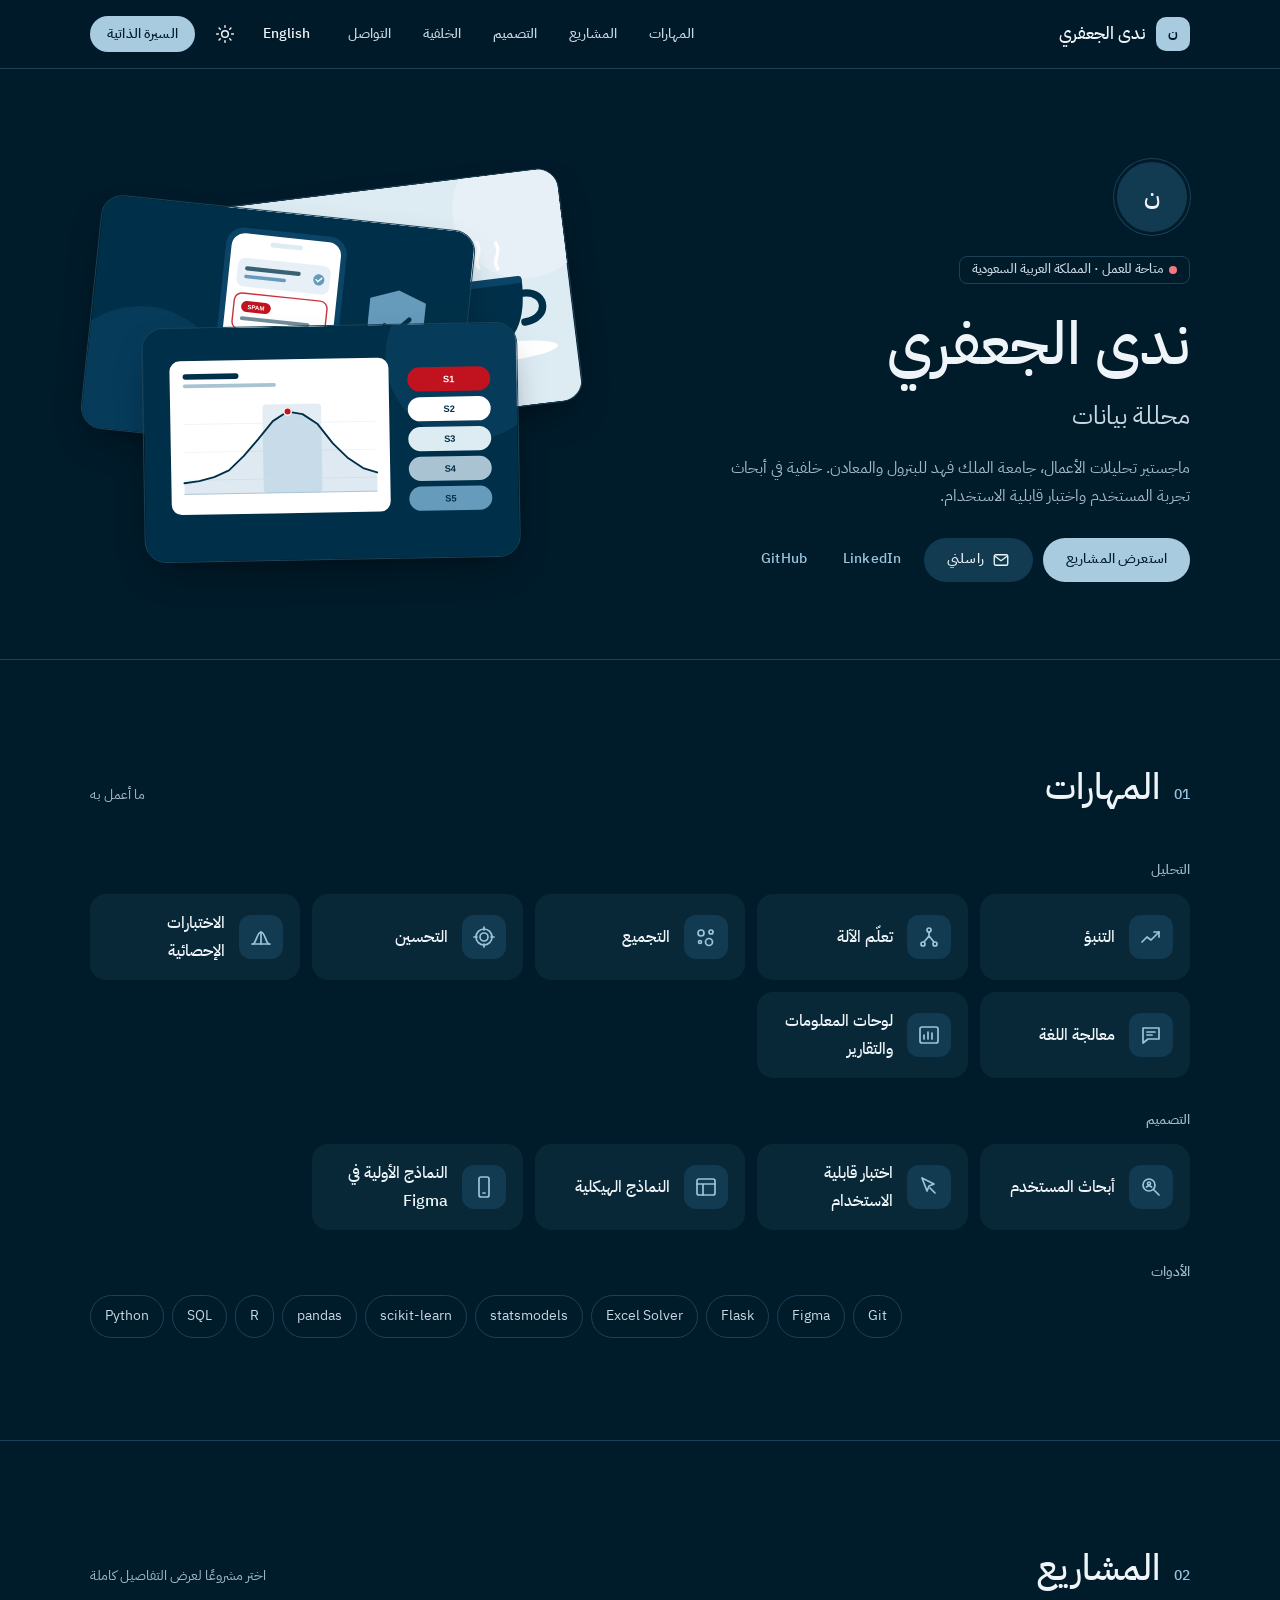
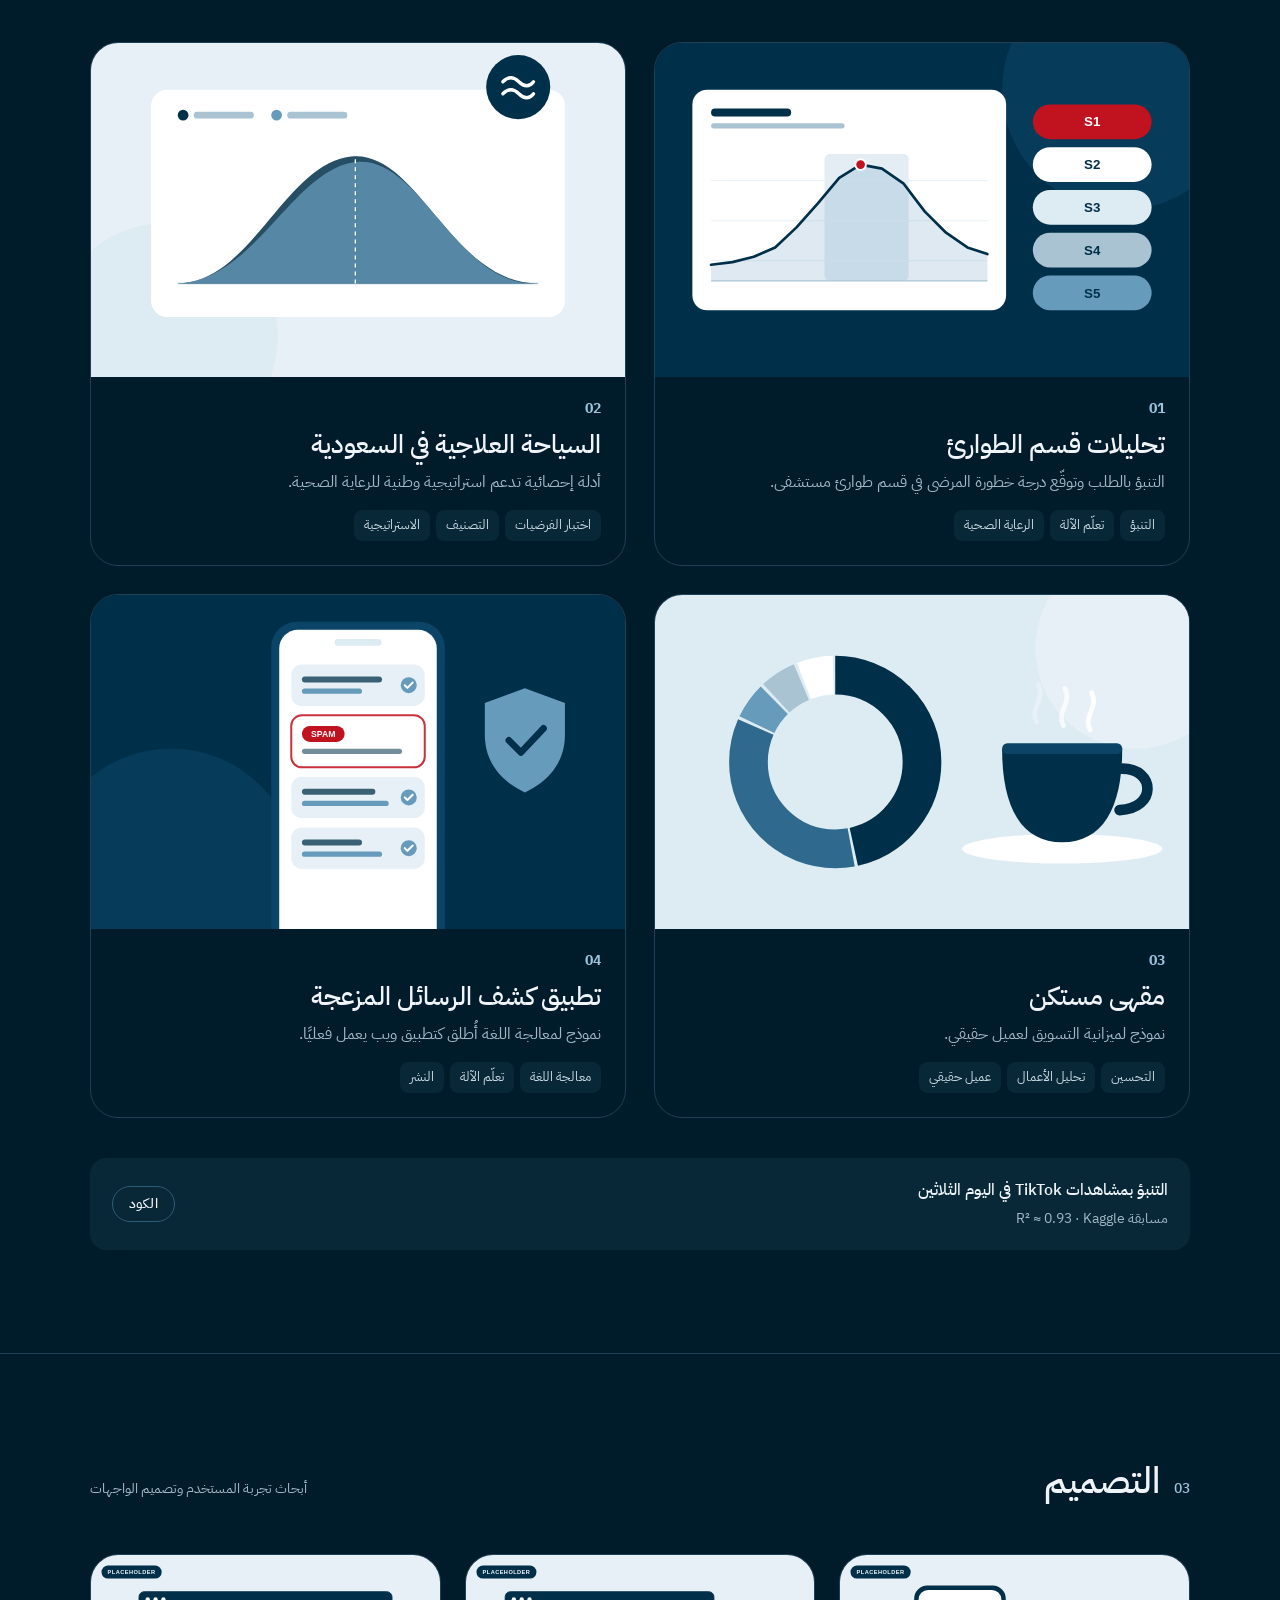
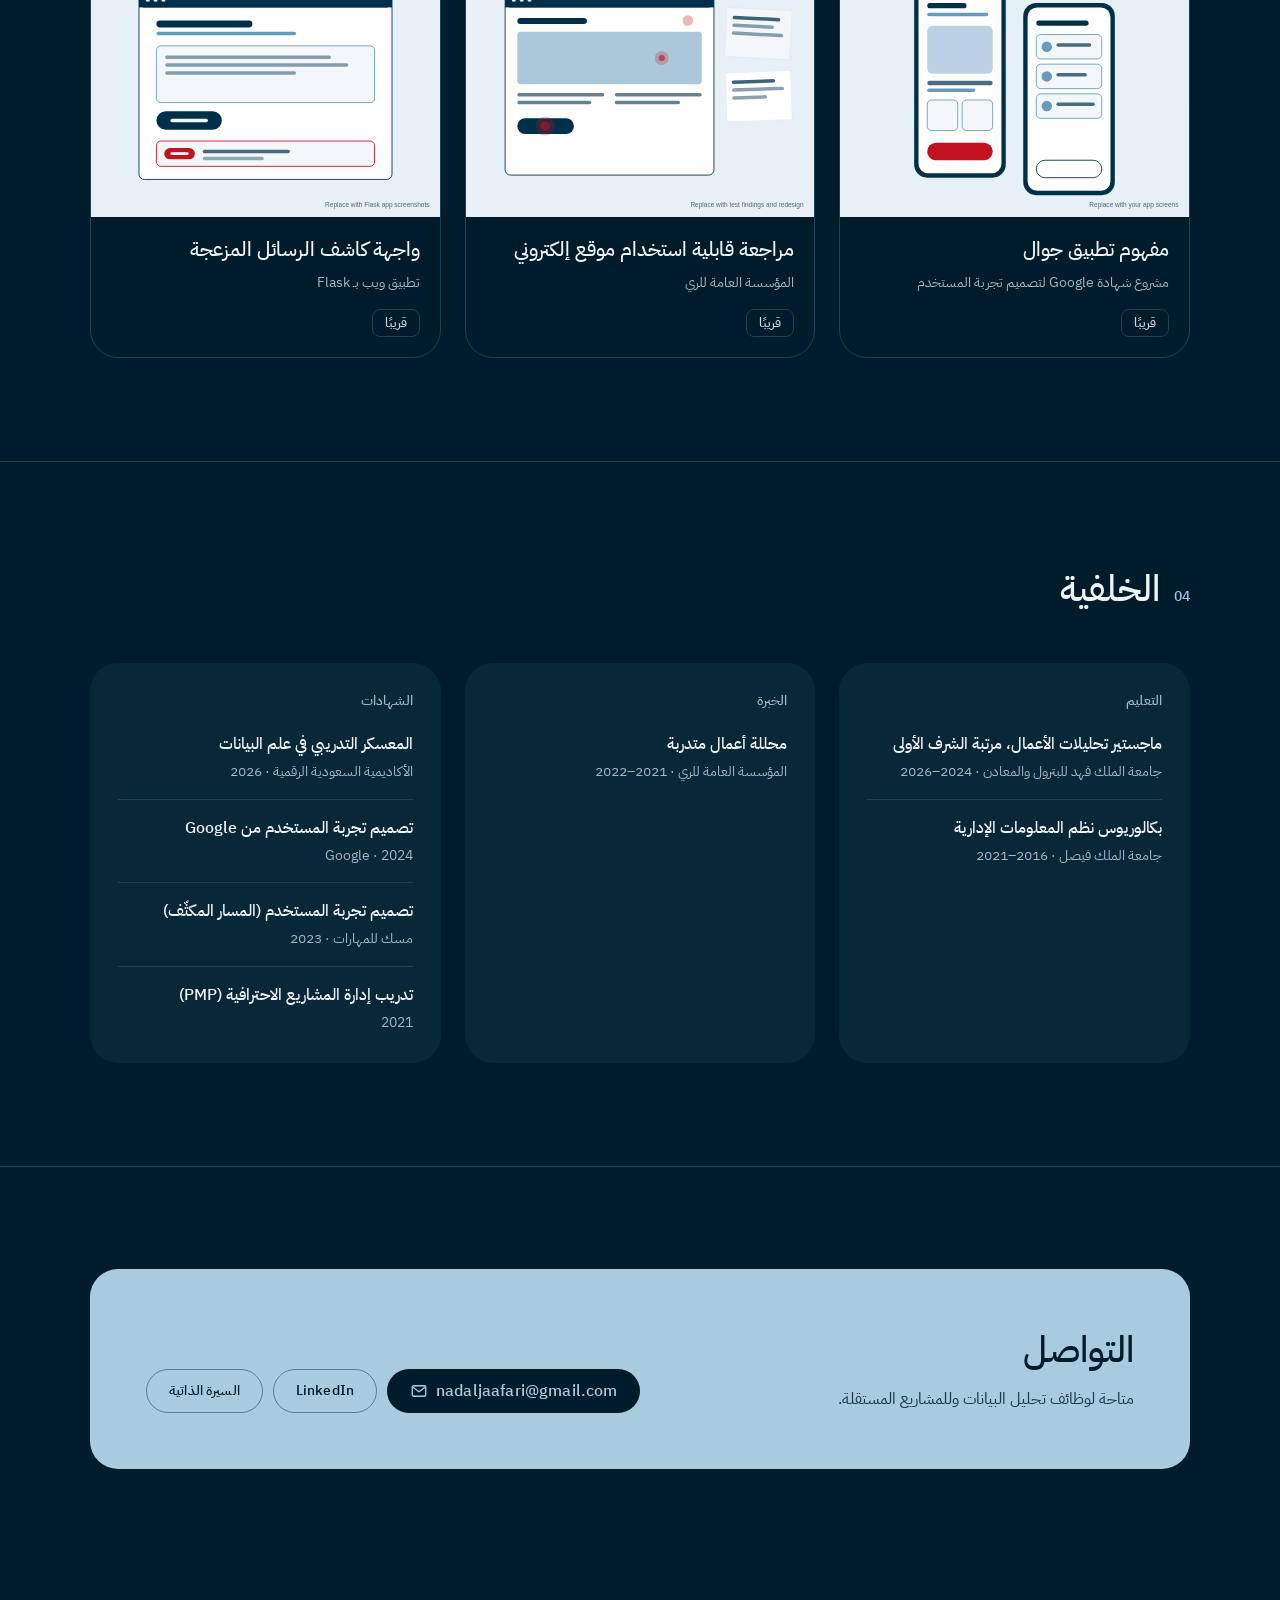
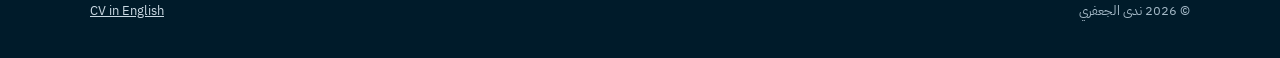
==== ar/index.html @ fe21e8a8 "Add files via upload" ====
<!doctype html>
<html lang="ar" dir="rtl">
<head>
<meta charset="utf-8">
<meta name="viewport" content="width=device-width, initial-scale=1, viewport-fit=cover">
<title>ندى الجعفري · محللة بيانات</title>
<meta name="description" content="ندى الجعفري، محللة بيانات. مشاريع في عمليات الرعاية الصحية والاستراتيجية وتحسين التسويق ومعالجة اللغة، إلى جانب أعمال في تجربة المستخدم والواجهات.">
<meta name="theme-color" content="#001B2A">
<link rel="icon" href="../favicon.svg" type="image/svg+xml">
<link rel="alternate" hreflang="en" href="https://nadamis.github.io/nada-portfolio/">
<link rel="alternate" hreflang="ar" href="https://nadamis.github.io/nada-portfolio/ar/">
<meta property="og:type" content="website">
<meta property="og:locale" content="ar_SA">
<meta property="og:title" content="ندى الجعفري · محللة بيانات">
<meta property="og:description" content="محللة بيانات. ماجستير تحليلات الأعمال، جامعة الملك فهد للبترول والمعادن.">
<meta property="og:url" content="https://nadamis.github.io/nada-portfolio/ar/">
<meta property="og:image" content="https://nadamis.github.io/nada-portfolio/og-image.png">
<meta name="twitter:card" content="summary_large_image">
<script>try{if(localStorage.getItem("mode")==="light")document.documentElement.setAttribute("data-mode","light")}catch(e){}</script>
<link rel="preconnect" href="https://fonts.googleapis.com">
<link rel="preconnect" href="https://fonts.gstatic.com" crossorigin>
<link rel="stylesheet" href="https://fonts.googleapis.com/css2?family=Google+Sans:wght@400;500;700&family=IBM+Plex+Sans+Arabic:wght@400;500;700&display=swap">
<link rel="stylesheet" href="../assets/css/site.css">
</head>
<body>
<a class="skip" href="#main">انتقل إلى المحتوى</a>

<header class="site-header">
  <div class="wrap bar">
    <a class="brand" href="#top"><span class="mono" aria-hidden="true">ن</span><span class="name">ندى الجعفري</span></a>
    <nav class="nav" id="nav" aria-label="القائمة الرئيسية">
      <ul class="nav-links">
        <li><a href="#skills">المهارات</a></li>
        <li><a href="#projects">المشاريع</a></li>
        <li><a href="#design">التصميم</a></li>
        <li><a href="#background">الخلفية</a></li>
        <li><a href="#contact">التواصل</a></li>
        <li class="nav-only-mobile"><a href="../Nada_Aljaafari_CV_AR.pdf">السيرة الذاتية</a></li>
      </ul>
    </nav>
    <div class="tools">
      <a class="lang" href="../index.html" hreflang="en" lang="en">English</a>
      <button class="icon-btn theme-toggle" type="button" aria-label="التبديل إلى الوضع الفاتح">
        <svg class="moon" viewBox="0 0 24 24" fill="none" stroke="currentColor" stroke-width="1.8" stroke-linecap="round" stroke-linejoin="round" aria-hidden="true"><path d="M20 14.5A8 8 0 0 1 9.5 4a8 8 0 1 0 10.5 10.5Z"/></svg>
        <svg class="sun" viewBox="0 0 24 24" fill="none" stroke="currentColor" stroke-width="1.8" stroke-linecap="round" aria-hidden="true"><circle cx="12" cy="12" r="4"/><path d="M12 2v2M12 20v2M4.9 4.9l1.4 1.4M17.7 17.7l1.4 1.4M2 12h2M20 12h2M4.9 19.1l1.4-1.4M17.7 6.3l1.4-1.4"/></svg>
      </button>
      <button class="icon-btn menu-toggle" type="button" aria-expanded="false" aria-controls="nav" aria-label="القائمة">
        <svg viewBox="0 0 24 24" fill="none" stroke="currentColor" stroke-width="1.8" stroke-linecap="round" aria-hidden="true"><path d="M4 7h16M4 12h16M4 17h16"/></svg>
      </button>
      <a class="btn btn-filled btn-sm nav-cta" href="../Nada_Aljaafari_CV_AR.pdf">السيرة الذاتية</a>
    </div>
  </div>
</header>

<main id="main">
  <section class="wrap hero" id="top" aria-labelledby="hero-h">
    <div class="hero-seq">
      <div class="avatar" aria-hidden="true">ن</div>
      <p class="chip status"><span class="dot"></span>متاحة للعمل · المملكة العربية السعودية</p>
      <h1 id="hero-h">ندى الجعفري</h1>
      <p class="role">محللة بيانات</p>
      <p class="intro">ماجستير تحليلات الأعمال، جامعة الملك فهد للبترول والمعادن. خلفية في أبحاث تجربة المستخدم واختبار قابلية الاستخدام.</p>
      <div class="actions">
        <a class="btn btn-filled" href="#projects">استعرض المشاريع</a>
        <a class="btn btn-tonal" href="mailto:nadaljaafari@gmail.com">
          <svg viewBox="0 0 24 24" fill="none" stroke="currentColor" stroke-width="1.8" stroke-linejoin="round" aria-hidden="true"><rect x="3" y="5" width="18" height="14" rx="2"/><path d="m4 7 8 6 8-6"/></svg>راسلني</a>
        <a class="btn btn-text" href="https://www.linkedin.com/in/nadaaljaafari" lang="en">LinkedIn</a>
        <a class="btn btn-text" href="https://github.com/NadaMIS" lang="en">GitHub</a>
      </div>
    </div>
    <a class="hero-deck" href="#projects" aria-label="استعرض المشاريع">
      <img class="d1" src="../assets/img/cover-mostakan.svg" width="800" height="500" alt="">
      <img class="d2" src="../assets/img/cover-spam.svg" width="800" height="500" alt="">
      <img class="d3" src="../assets/img/cover-er.svg" width="800" height="500" alt="">
    </a>
  </section>

  <!-- Skills -->
  <section class="section" id="skills" aria-labelledby="skills-h">
    <div class="wrap">
      <div class="sec-head">
        <h2 id="skills-h"><span class="sec-num">01</span>المهارات</h2>
        <p>ما أعمل به</p>
      </div>
      <h3 class="skill-group">التحليل</h3>
      <ul class="skill-grid">
        <li class="skill reveal"><span class="skill-ic"><svg viewBox="0 0 24 24" fill="none" stroke="currentColor" stroke-width="1.7" stroke-linecap="round" stroke-linejoin="round" aria-hidden="true"><path pathLength="100" d="M3 17l5-5 4 3 8-8"/><path pathLength="100" d="M15 7h5v5"/></svg></span>التنبؤ</li>
        <li class="skill reveal"><span class="skill-ic"><svg viewBox="0 0 24 24" fill="none" stroke="currentColor" stroke-width="1.7" stroke-linecap="round" stroke-linejoin="round" aria-hidden="true"><circle pathLength="100" cx="12" cy="5" r="2"/><circle pathLength="100" cx="6" cy="19" r="2"/><circle pathLength="100" cx="18" cy="19" r="2"/><path pathLength="100" d="M12 7v4M12 11l-5 6M12 11l5 6"/></svg></span>تعلّم الآلة</li>
        <li class="skill reveal"><span class="skill-ic"><svg viewBox="0 0 24 24" fill="none" stroke="currentColor" stroke-width="1.7" stroke-linecap="round" stroke-linejoin="round" aria-hidden="true"><circle pathLength="100" cx="7" cy="8" r="3"/><circle pathLength="100" cx="17" cy="7" r="2"/><circle pathLength="100" cx="15" cy="17" r="3.5"/><circle pathLength="100" cx="6" cy="17" r="1.5"/></svg></span>التجميع</li>
        <li class="skill reveal"><span class="skill-ic"><svg viewBox="0 0 24 24" fill="none" stroke="currentColor" stroke-width="1.7" stroke-linecap="round" stroke-linejoin="round" aria-hidden="true"><circle pathLength="100" cx="12" cy="12" r="8"/><circle pathLength="100" cx="12" cy="12" r="4"/><path pathLength="100" d="M12 2v3M12 19v3M2 12h3M19 12h3"/></svg></span>التحسين</li>
        <li class="skill reveal"><span class="skill-ic"><svg viewBox="0 0 24 24" fill="none" stroke="currentColor" stroke-width="1.7" stroke-linecap="round" stroke-linejoin="round" aria-hidden="true"><path pathLength="100" d="M3 19h18"/><path pathLength="100" d="M4 19c3 0 4-12 8-12s5 12 8 12"/><path pathLength="100" d="M12 7v12"/></svg></span>الاختبارات الإحصائية</li>
        <li class="skill reveal"><span class="skill-ic"><svg viewBox="0 0 24 24" fill="none" stroke="currentColor" stroke-width="1.7" stroke-linecap="round" stroke-linejoin="round" aria-hidden="true"><path pathLength="100" d="M4 5h16v11H9l-5 4z"/><path pathLength="100" d="M8 9h8M8 12h5"/></svg></span>معالجة اللغة</li>
        <li class="skill reveal"><span class="skill-ic"><svg viewBox="0 0 24 24" fill="none" stroke="currentColor" stroke-width="1.7" stroke-linecap="round" stroke-linejoin="round" aria-hidden="true"><rect pathLength="100" x="3" y="4" width="18" height="16" rx="2"/><path pathLength="100" d="M7 16v-4M11 16V9M15 16v-6M19 8"/></svg></span>لوحات المعلومات والتقارير</li>
      </ul>
      <h3 class="skill-group">التصميم</h3>
      <ul class="skill-grid">
        <li class="skill reveal"><span class="skill-ic"><svg viewBox="0 0 24 24" fill="none" stroke="currentColor" stroke-width="1.7" stroke-linecap="round" stroke-linejoin="round" aria-hidden="true"><circle pathLength="100" cx="10" cy="10" r="6"/><path pathLength="100" d="M14.5 14.5L20 20"/><path pathLength="100" d="M7.5 12c.8-1.5 4.2-1.5 5 0"/><circle pathLength="100" cx="10" cy="8.5" r="1.5"/></svg></span>أبحاث المستخدم</li>
        <li class="skill reveal"><span class="skill-ic"><svg viewBox="0 0 24 24" fill="none" stroke="currentColor" stroke-width="1.7" stroke-linecap="round" stroke-linejoin="round" aria-hidden="true"><path pathLength="100" d="M5 3l12 6-5 2-2 5z"/><path pathLength="100" d="M13 13l5 5"/></svg></span>اختبار قابلية الاستخدام</li>
        <li class="skill reveal"><span class="skill-ic"><svg viewBox="0 0 24 24" fill="none" stroke="currentColor" stroke-width="1.7" stroke-linecap="round" stroke-linejoin="round" aria-hidden="true"><rect pathLength="100" x="3" y="4" width="18" height="16" rx="2"/><path pathLength="100" d="M3 9h18M9 9v11"/></svg></span>النماذج الهيكلية</li>
        <li class="skill reveal"><span class="skill-ic"><svg viewBox="0 0 24 24" fill="none" stroke="currentColor" stroke-width="1.7" stroke-linecap="round" stroke-linejoin="round" aria-hidden="true"><rect pathLength="100" x="7" y="2" width="10" height="20" rx="2"/><path pathLength="100" d="M11 18h2"/></svg></span>النماذج الأولية في Figma</li>
      </ul>
      <h3 class="skill-group">الأدوات</h3>
      <ul class="tool-row reveal" lang="en" dir="ltr"><li>Python</li><li>SQL</li><li>R</li><li>pandas</li><li>scikit-learn</li><li>statsmodels</li><li>Excel Solver</li><li>Flask</li><li>Figma</li><li>Git</li></ul>
    </div>
  </section>

  <section class="section" id="projects" aria-labelledby="projects-h">
    <div class="wrap">
      <div class="sec-head">
        <h2 id="projects-h"><span class="sec-num">02</span>المشاريع</h2>
        <p>اختر مشروعًا لعرض التفاصيل كاملة</p>
      </div>
      <ul class="pcards">
        <li class="pcard reveal">
          <img src="../assets/img/cover-er.svg" width="800" height="500" alt="رسم توضيحي: ذروة زيارات الطوارئ منتصف اليوم ومقياس درجات الخطورة" loading="lazy">
          <div class="body">
            <span class="num">01</span>
            <h3><a href="emergency-department.html">تحليلات قسم الطوارئ</a></h3>
            <p>التنبؤ بالطلب وتوقّع درجة خطورة المرضى في قسم طوارئ مستشفى.</p>
            <ul class="tags"><li>التنبؤ</li><li>تعلّم الآلة</li><li>الرعاية الصحية</li></ul>
          </div>
        </li>
        <li class="pcard reveal">
          <img src="../assets/img/cover-medical.svg" width="800" height="500" alt="رسم توضيحي: توزيعان متطابقان تقريبًا للمرضى" loading="lazy">
          <div class="body">
            <span class="num">02</span>
            <h3><a href="medical-tourism.html">السياحة العلاجية في السعودية</a></h3>
            <p>أدلة إحصائية تدعم استراتيجية وطنية للرعاية الصحية.</p>
            <ul class="tags"><li>اختبار الفرضيات</li><li>التصنيف</li><li>الاستراتيجية</li></ul>
          </div>
        </li>
        <li class="pcard reveal">
          <img src="../assets/img/cover-mostakan.svg" width="800" height="500" alt="رسم توضيحي: فنجان شاي بجانب مخطط لتوزيع الميزانية" loading="lazy">
          <div class="body">
            <span class="num">03</span>
            <h3><a href="mostakan.html">مقهى مستكن</a></h3>
            <p>نموذج لميزانية التسويق لعميل حقيقي.</p>
            <ul class="tags"><li>التحسين</li><li>تحليل الأعمال</li><li>عميل حقيقي</li></ul>
          </div>
        </li>
        <li class="pcard reveal">
          <img src="../assets/img/cover-spam.svg" width="800" height="500" alt="رسم توضيحي: هاتف فيه رسالة معلَّمة كرسالة مزعجة" loading="lazy">
          <div class="body">
            <span class="num">04</span>
            <h3><a href="spam-detector.html">تطبيق كشف الرسائل المزعجة</a></h3>
            <p>نموذج لمعالجة اللغة أُطلق كتطبيق ويب يعمل فعليًا.</p>
            <ul class="tags"><li>معالجة اللغة</li><li>تعلّم الآلة</li><li>النشر</li></ul>
          </div>
        </li>
      </ul>

      <div class="more-row">
        <div><b>التنبؤ بمشاهدات TikTok في اليوم الثلاثين</b><br><span>مسابقة Kaggle · ‏R² ≈ 0.93</span></div>
        <a class="btn btn-outlined btn-sm" href="https://github.com/NadaMIS/tiktok-viral-prediction">الكود</a>
      </div>
    </div>
  </section>

  <section class="section" id="design" aria-labelledby="design-h">
    <div class="wrap">
      <div class="sec-head">
        <h2 id="design-h"><span class="sec-num">03</span>التصميم</h2>
        <p>أبحاث تجربة المستخدم وتصميم الواجهات</p>
      </div>
      <ul class="designs">
        <li class="design reveal">
          <img src="../assets/img/placeholder-mobile-app.svg" width="800" height="600" alt="صورة مؤقتة: شاشتان لتطبيق جوال" loading="lazy">
          <div class="body"><h3>مفهوم تطبيق جوال</h3><p>مشروع شهادة Google لتصميم تجربة المستخدم</p><span class="chip">قريبًا</span></div>
        </li>
        <li class="design reveal">
          <img src="../assets/img/placeholder-usability.svg" width="800" height="600" alt="صورة مؤقتة: موقع إلكتروني مع نتائج اختبار الاستخدام" loading="lazy">
          <div class="body"><h3>مراجعة قابلية استخدام موقع إلكتروني</h3><p>المؤسسة العامة للري</p><span class="chip">قريبًا</span></div>
        </li>
        <li class="design reveal">
          <img src="../assets/img/placeholder-spam-ui.svg" width="800" height="600" alt="صورة مؤقتة: شاشة تطبيق فحص الرسائل" loading="lazy">
          <div class="body"><h3>واجهة كاشف الرسائل المزعجة</h3><p>تطبيق ويب بـ Flask</p><span class="chip">قريبًا</span></div>
        </li>
      </ul>
    </div>
  </section>

  <section class="section" id="background" aria-labelledby="background-h">
    <div class="wrap">
      <div class="sec-head">
        <h2 id="background-h"><span class="sec-num">04</span>الخلفية</h2>
      </div>
      <div class="bg-grid">
        <div class="bg-card reveal">
          <h3>التعليم</h3>
          <ul>
            <li><div><b>ماجستير تحليلات الأعمال، مرتبة الشرف الأولى</b><span>جامعة الملك فهد للبترول والمعادن · 2024–2026</span></div></li>
            <li><div><b>بكالوريوس نظم المعلومات الإدارية</b><span>جامعة الملك فيصل · 2016–2021</span></div></li>
          </ul>
        </div>
        <div class="bg-card reveal">
          <h3>الخبرة</h3>
          <ul>
            <li><div><b>محللة أعمال متدربة</b><span>المؤسسة العامة للري · 2021–2022</span></div></li>
          </ul>
        </div>
        <div class="bg-card reveal">
          <h3>الشهادات</h3>
          <ul>
            <li><div><b>المعسكر التدريبي في علم البيانات</b><span>الأكاديمية السعودية الرقمية · 2026</span></div></li>
            <li><div><b>تصميم تجربة المستخدم من Google</b><span>Google · 2024</span></div></li>
            <li><div><b>تصميم تجربة المستخدم (المسار المكثّف)</b><span>مسك للمهارات · 2023</span></div></li>
            <li><div><b>تدريب إدارة المشاريع الاحترافية (PMP)</b><span>2021</span></div></li>
          </ul>
        </div>
      </div>
    </div>
  </section>

  <section class="section" id="contact" aria-labelledby="contact-h">
    <div class="wrap">
      <div class="contact-card">
        <div>
          <h2 id="contact-h">التواصل</h2>
          <p>متاحة لوظائف تحليل البيانات وللمشاريع المستقلة.</p>
        </div>
        <div class="actions">
          <a class="btn btn-filled email-btn" href="mailto:nadaljaafari@gmail.com" dir="ltr">
            <svg viewBox="0 0 24 24" fill="none" stroke="currentColor" stroke-width="1.8" stroke-linejoin="round" aria-hidden="true"><rect x="3" y="5" width="18" height="14" rx="2"/><path d="m4 7 8 6 8-6"/></svg>nadaljaafari@gmail.com</a>
          <a class="btn btn-outlined" href="https://www.linkedin.com/in/nadaaljaafari" lang="en">LinkedIn</a>
          <a class="btn btn-outlined" href="../Nada_Aljaafari_CV_AR.pdf">السيرة الذاتية</a>
        </div>
      </div>
    </div>
  </section>
</main>

<footer class="site-footer">
  <div class="wrap">
    <span>© 2026 ندى الجعفري</span>
    <a href="../Nada_Aljaafari_CV.pdf" hreflang="en" lang="en">CV in English</a>
  </div>
</footer>

<script src="../assets/js/site.js" defer></script>
</body>
</html>
---- assets/css/site.css ----
/* =====================================================================
   Nada Aljaafari · portfolio · v2
   Material-style: white surfaces, one primary colour, tonal containers,
   pill buttons and chips, Google Sans. One stylesheet for EN + AR.
   ===================================================================== */

/* ---------- 1. Tokens -------------------------------------------------
   Dark is the default. Light applies only when the visitor picks it
   (data-mode="light" on <html>, saved in localStorage).
   Palette: Prussian Blue #003049, Air Superiority Blue #669BBC,
   Papaya Whip #FDF0D5, Fire Brick #C1121F / Barn Red #780000 (tiny accents).
   Contrast (AA): dark ink #EEF4F8 on #001B2A 16:1 · muted #A3B8C6 on bg 8.9:1
   · light ink #003049 on #FFF 13.9:1 · light muted #51697A on #FFF 5.9:1.   */
:root{
  color-scheme: dark;
  --bg:#001B2A; --surface:#082737; --surface-2:#0E3347; --outline:#1C4257; --outline-strong:#2F5C75;
  --ink:#EEF4F8; --ink-2:#C9D8E2; --muted:#A3B8C6;
  --primary:#A8CBE0; --on-primary:#001B2A; --primary-hover:#C2DBEA;
  --tonal:#123A50; --on-tonal:#EEF4F8; --tonal-hover:#1A4760;
  --link:#9CC4DC; --accent:#F07A7F; --focus:#9CC4DC;
  --data-key:#FDF0D5; --data-ctx:#669BBC; --data-grid:#163A4E; --data-axis:#2F5C75; --data-ring:#082737;
  --shadow:0 16px 40px -20px rgb(0 0 0 / .7);

  --font:"Google Sans","IBM Plex Sans Arabic",system-ui,-apple-system,"Segoe UI",Roboto,Arial,sans-serif;
  --fs-display:clamp(2.5rem, 1.9rem + 2.6vw, 3.75rem);
  --fs-h2:clamp(1.75rem, 1.5rem + 1vw, 2.25rem);
  --fs-h3:clamp(1.375rem, 1.25rem + .5vw, 1.625rem);
  --fs-title:1.25rem;
  --fs-body:1rem;
  --fs-small:.875rem;
  --fs-label:.8125rem;
  --gutter:clamp(16px, 4vw, 40px);
  --max:1180px;
  --section:clamp(64px, 8vw, 104px);
  --r-sm:8px; --r-md:16px; --r-lg:28px;
  --header-h:68px;
  --ease:cubic-bezier(.2,.7,.2,1);
}
:root[data-mode="light"]{
  color-scheme: light;
  --bg:#FFFFFF; --surface:#F3F7FA; --surface-2:#E7F0F6; --outline:#D6E2EA; --outline-strong:#A9C3D3;
  --ink:#003049; --ink-2:#2F4B5C; --muted:#51697A;
  --primary:#003049; --on-primary:#FFFFFF; --primary-hover:#0B4466;
  --tonal:#DDEBF3; --on-tonal:#003049; --tonal-hover:#CFE2EE;
  --link:#2F6A8E; --accent:#C1121F; --focus:#2F6A8E;
  --data-key:#003049; --data-ctx:#5A8EAE; --data-grid:#DCE7EE; --data-axis:#A9C3D3; --data-ring:#FFFFFF;
  --shadow:0 12px 32px -18px rgb(0 48 73 / .45);
}

/* ---------- 2. Base --------------------------------------------------- */
*,*::before,*::after{box-sizing:border-box}
html{scroll-behavior:smooth;scroll-padding-top:calc(var(--header-h) + 12px);-webkit-text-size-adjust:100%}
body{margin:0;background:var(--bg);color:var(--ink);font-family:var(--font);font-size:var(--fs-body);line-height:1.55;-webkit-font-smoothing:antialiased}
img,svg{display:block;max-width:100%}
h1,h2,h3,p{margin:0}
h1,h2,h3{font-weight:500;letter-spacing:-.01em;text-wrap:balance}
ul,ol{margin:0;padding:0;list-style:none}
a{color:var(--link)}
:focus-visible{outline:2px solid var(--focus);outline-offset:3px;border-radius:6px}
.wrap{width:100%;max-width:var(--max);margin-inline:auto;padding-inline:var(--gutter)}
.visually-hidden{position:absolute!important;width:1px;height:1px;overflow:hidden;clip-path:inset(50%);white-space:nowrap}
.skip{position:absolute;inset-inline-start:var(--gutter);top:-100px;z-index:100;background:var(--primary);color:var(--on-primary);padding:10px 16px;border-radius:999px;text-decoration:none}
.skip:focus{top:calc(env(safe-area-inset-top,0px) + 10px)}

/* ---------- 3. Buttons & chips --------------------------------------- */
.btn{display:inline-flex;align-items:center;justify-content:center;gap:8px;min-height:44px;padding:10px 22px;border-radius:999px;border:1px solid transparent;font:500 var(--fs-small)/1.2 var(--font);letter-spacing:.01em;text-decoration:none;cursor:pointer;white-space:nowrap;transition:background-color .15s,border-color .15s,color .15s}
.btn svg{width:18px;height:18px;flex:none}
.btn-filled{background:var(--primary);color:var(--on-primary)}
.btn-filled:hover{background:var(--primary-hover)}
.btn-tonal{background:var(--tonal);color:var(--on-tonal)}
.btn-tonal:hover{background:var(--tonal-hover)}
.btn-outlined{border-color:var(--outline-strong);color:var(--ink)}
.btn-outlined:hover{background:var(--surface-2)}
.btn-text{color:var(--link);padding-inline:12px}
.btn-text:hover{background:var(--surface-2)}
.btn-sm{min-height:36px;padding:6px 16px}

.chip{display:inline-flex;align-items:center;gap:6px;height:28px;padding:0 12px;border-radius:var(--r-sm);border:1px solid var(--outline);font-size:var(--fs-label);font-weight:500;color:var(--ink-2);background:var(--bg);white-space:nowrap}
.tags{display:flex;flex-wrap:wrap;gap:6px}
.tags li{font-size:var(--fs-label);color:var(--ink-2);background:var(--surface);border-radius:var(--r-sm);padding:4px 10px}
.dot{width:8px;height:8px;border-radius:50%;background:var(--accent);flex:none}

/* ---------- 4. Header ------------------------------------------------- */
.site-header{position:sticky;top:env(safe-area-inset-top,0px);z-index:20;background:color-mix(in srgb,var(--bg) 90%,transparent);backdrop-filter:blur(12px);-webkit-backdrop-filter:blur(12px);border-bottom:1px solid var(--outline)}
.bar{display:flex;align-items:center;gap:12px;height:var(--header-h)}
.brand{display:flex;align-items:center;gap:10px;color:var(--ink);text-decoration:none;font-weight:500;font-size:1.0625rem;white-space:nowrap;margin-inline-end:auto}
.mono{display:grid;place-items:center;width:34px;height:34px;border-radius:10px;background:var(--primary);color:var(--on-primary);font-size:.875rem;font-weight:700;letter-spacing:.02em}
.nav-links{display:flex;gap:4px}
.nav-links a{display:block;padding:8px 14px;border-radius:999px;color:var(--ink-2);text-decoration:none;font-size:var(--fs-small);font-weight:500}
.nav-links a:hover{background:var(--surface-2);color:var(--ink)}
.nav-only-mobile{display:none}
.tools{display:flex;align-items:center;gap:4px}
.lang{padding:8px 12px;border-radius:999px;color:var(--ink);text-decoration:none;font-size:var(--fs-small);font-weight:500}
.lang:hover{background:var(--surface-2)}
.icon-btn{display:inline-grid;place-items:center;width:44px;height:44px;border-radius:999px;border:0;background:transparent;color:var(--ink);cursor:pointer}
.icon-btn:hover{background:var(--surface-2)}
.icon-btn svg{width:20px;height:20px}
.theme-toggle .moon{display:none}
:root[data-mode="light"] .theme-toggle .moon{display:block}
:root[data-mode="light"] .theme-toggle .sun{display:none}
.menu-toggle{display:none}
.nav-cta{margin-inline-start:4px}
@media (max-width: 880px){
  .menu-toggle{display:inline-grid}
  .nav-cta{display:none}
  .nav{display:none;position:absolute;top:100%;inset-inline:0;background:var(--bg);border-bottom:1px solid var(--outline);box-shadow:0 16px 24px -20px rgb(0 48 73 / .4)}
  .nav.open{display:block}
  .nav-links{flex-direction:column;gap:2px;padding:10px var(--gutter) 18px;max-width:var(--max);margin-inline:auto}
  .nav-links a{padding:12px 16px;font-size:1rem}
  .nav-only-mobile{display:block}
}
@media (max-width: 400px){ .brand .name{display:none} }

/* ---------- 5. Hero --------------------------------------------------- */
.hero{display:grid;grid-template-columns:minmax(0,1.15fr) minmax(0,1fr);gap:40px clamp(32px,5vw,72px);align-items:center;padding-block:clamp(48px,7vw,96px) clamp(48px,6vw,80px)}
@media (max-width: 900px){ .hero{grid-template-columns:1fr} }
.avatar{width:76px;height:76px;border-radius:50%;display:grid;place-items:center;background:var(--tonal);color:var(--on-tonal);font-size:1.5rem;font-weight:500;margin-bottom:20px;border:3px solid var(--bg);box-shadow:0 0 0 1px var(--outline)}
.status{margin-bottom:18px}
.hero h1{font-size:var(--fs-display);line-height:1.05;font-weight:500;letter-spacing:-.02em}
.role{font-size:clamp(1.25rem,1.1rem + .6vw,1.625rem);color:var(--ink-2);margin-top:8px}
.intro{color:var(--muted);max-width:46ch;margin-top:16px}
.actions{display:flex;flex-wrap:wrap;gap:10px;margin-top:28px}
.stats{display:flex;flex-wrap:wrap;gap:12px 40px;margin-top:36px;padding-top:24px;border-top:1px solid var(--outline)}
.stats strong{display:block;font-size:1.5rem;font-weight:500;font-variant-numeric:tabular-nums;line-height:1.2}
.stats span{font-size:var(--fs-label);color:var(--muted)}

.skills-card{background:var(--surface);border-radius:var(--r-lg);padding:clamp(20px,3vw,32px);display:grid;gap:22px}
.skills-card h2{font-size:var(--fs-small);font-weight:500;color:var(--muted);margin-bottom:10px}
.skills-card .tags li{background:var(--bg);border:1px solid var(--outline);font-size:var(--fs-small);padding:6px 12px}

/* ---------- 6. Sections ----------------------------------------------- */
.section{padding-block:var(--section);border-top:1px solid var(--outline)}
.sec-head{display:flex;flex-wrap:wrap;align-items:baseline;justify-content:space-between;gap:8px 24px;margin-bottom:clamp(28px,4vw,48px)}
.sec-head h2{font-size:var(--fs-h2);display:flex;align-items:baseline;gap:14px}
.sec-num{font-size:var(--fs-small);font-weight:500;color:var(--link);font-variant-numeric:tabular-nums}
.sec-head p{color:var(--muted);font-size:var(--fs-small)}

/* ---------- 7. Projects (analytics) ----------------------------------- */
.projects{display:grid}
.proj{display:grid;grid-template-columns:minmax(0,5fr) minmax(0,7fr);gap:24px clamp(28px,4vw,56px);align-items:center;padding-block:clamp(28px,4vw,44px)}
.proj + .proj{border-top:1px solid var(--outline)}
.proj:first-child{padding-top:0}
@media (max-width: 860px){ .proj{grid-template-columns:1fr} .proj .visual{order:-1} }
.proj-top{display:flex;align-items:center;gap:12px;margin-bottom:14px}
.num{font-size:var(--fs-small);font-weight:700;color:var(--link);font-variant-numeric:tabular-nums}
.proj h3{font-size:var(--fs-h3);line-height:1.2}
.desc{color:var(--ink-2);margin-top:10px;max-width:46ch}
.kpi{display:flex;align-items:baseline;flex-wrap:wrap;gap:4px 10px;margin-top:18px}
.kpi strong{font-size:1.75rem;font-weight:500;font-variant-numeric:tabular-nums;line-height:1.1}
.kpi span{font-size:var(--fs-small);color:var(--muted)}
.proj .tags{margin-top:16px}
.proj .links{display:flex;flex-wrap:wrap;gap:8px;margin-top:22px}

.visual{margin:0;background:var(--surface);border-radius:var(--r-lg);padding:clamp(18px,2.4vw,28px)}
.vis-cap{display:flex;flex-wrap:wrap;justify-content:space-between;gap:6px 16px;font-size:var(--fs-label);color:var(--muted);margin-bottom:14px}
.vis-cap b{font-weight:500;color:var(--ink-2)}
.legend{display:flex;flex-wrap:wrap;gap:4px 14px}
.legend span{display:inline-flex;align-items:center;gap:6px}
.sw{width:10px;height:10px;border-radius:50%;display:inline-block;flex:none}
.sw.k{background:var(--data-key)} .sw.c{background:var(--data-ctx)}

.chart{width:100%;height:auto;overflow:visible}
.chart text{font-family:var(--font);font-size:12px;fill:var(--muted)}
.chart .t-ink{fill:var(--ink-2)}
.chart .t-strong{fill:var(--ink);font-weight:700}
.chart .k{fill:var(--data-key)}
.chart .c{fill:var(--data-ctx)}
.chart .grid{stroke:var(--data-grid);stroke-width:1}
.chart .axis{stroke:var(--data-axis);stroke-width:1}
.chart .ref{stroke:var(--muted);stroke-width:1;stroke-dasharray:4 4}
.chart .link{stroke:var(--outline-strong);stroke-width:2}
.chart .ring{stroke:var(--data-ring);stroke-width:2}

.more-row{display:flex;flex-wrap:wrap;align-items:center;justify-content:space-between;gap:12px 24px;margin-top:clamp(24px,4vw,40px);padding:18px 22px;border-radius:var(--r-md);background:var(--surface)}
.more-row b{font-weight:500}
.more-row span{color:var(--muted);font-size:var(--fs-small)}

/* ---------- 8. Design ------------------------------------------------- */
.designs{display:grid;grid-template-columns:repeat(3,minmax(0,1fr));gap:clamp(16px,2.4vw,24px)}
@media (max-width: 900px){ .designs{grid-template-columns:1fr;max-width:560px} }
.design{display:flex;flex-direction:column;border:1px solid var(--outline);border-radius:var(--r-lg);overflow:hidden;background:var(--bg)}
.design img{width:100%;height:auto;aspect-ratio:4/3;object-fit:cover;background:var(--surface)}
.design .body{display:flex;flex-direction:column;gap:8px;padding:18px 20px 20px}
.design h3{font-size:var(--fs-title)}
.design p{color:var(--muted);font-size:var(--fs-small)}
.design .chip{align-self:flex-start;margin-top:6px}

/* ---------- 9. Background -------------------------------------------- */
.bg-grid{display:grid;grid-template-columns:repeat(3,minmax(0,1fr));gap:clamp(16px,2.4vw,24px)}
@media (max-width: 900px){ .bg-grid{grid-template-columns:1fr} }
.bg-card{background:var(--surface);border-radius:var(--r-lg);padding:clamp(20px,2.6vw,28px)}
.bg-card h3{font-size:var(--fs-small);font-weight:500;color:var(--muted);margin-bottom:6px}
.bg-card li{padding-block:14px;border-bottom:1px solid var(--outline)}
.bg-card li:last-child{border-bottom:0;padding-bottom:0}
.bg-card b{display:block;font-weight:500}
.bg-card span{display:block;font-size:var(--fs-small);color:var(--muted);margin-top:2px}

/* ---------- 10. Contact ---------------------------------------------- */
.contact-card{background:var(--primary);color:var(--on-primary);border-radius:var(--r-lg);padding:clamp(28px,5vw,56px);display:grid;grid-template-columns:minmax(0,1fr) auto;gap:24px 40px;align-items:end}
@media (max-width: 760px){ .contact-card{grid-template-columns:1fr} }
.contact-card h2{font-size:var(--fs-h2)}
.contact-card p{margin-top:10px;opacity:.85;max-width:46ch}
.contact-card .actions{margin-top:0}
.contact-card .btn-filled{background:var(--on-primary);color:var(--primary)}
.contact-card .btn-filled:hover{opacity:.9}
.contact-card .btn-outlined{border-color:color-mix(in srgb,var(--on-primary) 45%,transparent);color:var(--on-primary)}
.contact-card .btn-outlined:hover{background:color-mix(in srgb,var(--on-primary) 12%,transparent)}
.contact-card :focus-visible{outline-color:var(--on-primary)}
.email-btn{font-size:1rem}

/* ---------- 11. Footer ------------------------------------------------ */
.site-footer{padding-block:28px 36px;font-size:var(--fs-label);color:var(--muted)}
.site-footer .wrap{display:flex;flex-wrap:wrap;justify-content:space-between;gap:12px}
.site-footer a{color:var(--ink-2)}

/* ---------- 12. Motion ------------------------------------------------
   Small and quick. Everything is visible without JS; all of it is off
   for visitors who ask for reduced motion.                               */
.site-header{transition:box-shadow .25s,background-color .3s}
.site-header.scrolled{box-shadow:var(--shadow)}
body{transition:background-color .35s,color .35s}
.pcard img{transition:transform .6s var(--ease)}
.design img{transition:transform .6s var(--ease)}
@media (prefers-reduced-motion: no-preference){
  /* page-load: hero lines ease up in sequence, skill tags pop in */
  .hero-seq > *{animation:rise .7s var(--ease) both;animation-delay:calc(var(--i,0) * 70ms)}
  .skills-card{animation:rise .8s var(--ease) both;animation-delay:.25s}
  .skills-card .tags li{animation:pop .45s cubic-bezier(.3,1.4,.5,1) both;animation-delay:calc(.45s + var(--j,0) * 28ms)}
  @keyframes rise{from{opacity:.001;transform:translateY(16px)}}
  @keyframes pop{from{opacity:.001;transform:scale(.85)}}

  /* "open to work" dot breathes */
  .status .dot{animation:breathe 2.4s ease-out infinite}
  @keyframes breathe{0%{box-shadow:0 0 0 0 color-mix(in srgb,var(--accent) 60%,transparent)}80%,100%{box-shadow:0 0 0 7px transparent}}

  /* scroll reveal with stagger (delay set per item in JS) */
  .js .reveal.pre{opacity:0;transform:translateY(22px)}
  .js .reveal{transition:opacity .6s ease,transform .7s var(--ease),box-shadow .2s,border-color .2s}

  /* hover */
  .pcard:hover img,.design:hover img{transform:scale(1.04)}
  .btn:active{transform:scale(.97)}
  .btn{transition:background-color .15s,border-color .15s,color .15s,transform .1s}
  .theme-toggle svg{transition:transform .5s var(--ease)}
  .theme-toggle:hover svg{transform:rotate(-25deg)}
  .avatar{transition:transform .4s var(--ease)}
  .avatar:hover{transform:rotate(-6deg) scale(1.05)}
}
@media (prefers-reduced-motion: reduce){ html{scroll-behavior:auto} *,*::before,*::after{transition:none!important;animation:none!important} }

/* ---------- 13. Arabic / RTL ------------------------------------------ */
[lang="ar"] body, body[lang="ar"]{line-height:1.75}
[lang="ar"] h1,[lang="ar"] h2,[lang="ar"] h3{letter-spacing:0;line-height:1.4}
[dir="rtl"] .chart{direction:ltr}
[dir="rtl"] .flip{display:inline-block;transform:scaleX(-1);transform-box:fill-box;transform-origin:center}

/* ---------- Project cover cards (home) -------------------------------- */
.pcards{display:grid;grid-template-columns:repeat(2,minmax(0,1fr));gap:clamp(16px,2.4vw,28px)}
@media (max-width: 760px){ .pcards{grid-template-columns:1fr} }
.pcard{position:relative;display:flex;flex-direction:column;border:1px solid var(--outline);border-radius:var(--r-lg);overflow:hidden;background:var(--bg);transition:box-shadow .2s,transform .2s,border-color .2s}
.pcard:hover{border-color:var(--outline-strong);box-shadow:var(--shadow);transform:translateY(-3px)}
.pcard img{width:100%;height:auto;aspect-ratio:8/5;object-fit:cover}
.pcard .body{display:flex;flex-direction:column;gap:8px;padding:20px 24px 24px}
.pcard h3{font-size:var(--fs-h3);line-height:1.2}
.pcard h3 a{color:var(--ink);text-decoration:none}
.pcard h3 a::after{content:"";position:absolute;inset:0}
.pcard:has(a:focus-visible){outline:2px solid var(--focus);outline-offset:3px}
.pcard h3 a:focus-visible{outline:none}
.pcard p{color:var(--muted)}
.pcard .tags{margin-top:6px}

/* ---------- Organisation logos (Background) ----------------------------
   .org shows a short-name tile until the real logo file is supplied:
   swap the <span> for <img class="org" src="assets/img/logos/…" alt="">.  */
.bg-card li.org-row{display:grid;grid-template-columns:44px minmax(0,1fr);gap:14px;align-items:center}
.bg-card .org{display:grid;place-items:center;width:44px;height:44px;margin:0;border-radius:12px;background:var(--bg);border:1px solid var(--outline);color:var(--ink-2);font-size:.6875rem;font-weight:700;letter-spacing:.02em;overflow:hidden}
.bg-card img.org{object-fit:contain;padding:6px;background:#FFFFFF}
.bg-card .org-kfupm{font-size:.5625rem;letter-spacing:0}

/* ---------- Hero cover deck ------------------------------------------ */
.hero-deck{position:relative;display:block;aspect-ratio:1/0.82;max-width:560px;width:100%;justify-self:center;border-radius:var(--r-lg)}
.hero-deck img{position:absolute;width:78%;height:auto;aspect-ratio:8/5;border-radius:22px;box-shadow:var(--shadow);border:1px solid var(--outline);transition:transform .6s var(--ease)}
.hero-deck .d1{top:4%;inset-inline-start:0;transform:rotate(-7deg)}
.hero-deck .d2{top:10%;inset-inline-end:0;transform:rotate(6deg)}
.hero-deck .d3{bottom:2%;inset-inline-start:11%;transform:rotate(-1deg)}
.hero-deck:hover .d1{transform:rotate(-11deg) translate(-14px,-6px)}
.hero-deck:hover .d2{transform:rotate(10deg) translate(14px,-6px)}
.hero-deck:hover .d3{transform:rotate(0deg) translateY(-8px)}
@media (max-width: 900px){ .hero-deck{max-width:440px} }
@media (prefers-reduced-motion: no-preference){
  .hero-deck{animation:rise .9s var(--ease) both;animation-delay:.3s}
  .hero-deck .d1{animation:bob1 6s ease-in-out infinite alternate}
  .hero-deck .d2{animation:bob2 7s ease-in-out infinite alternate}
  .hero-deck .d3{animation:bob3 5.5s ease-in-out infinite alternate}
  .hero-deck:hover img{animation-play-state:paused}
  @keyframes bob1{from{translate:0 0}to{translate:0 -10px}}
  @keyframes bob2{from{translate:0 -6px}to{translate:0 6px}}
  @keyframes bob3{from{translate:0 4px}to{translate:0 -8px}}
}

/* ---------- Skills ---------------------------------------------------- */
.skill-group{font-size:var(--fs-small);font-weight:500;color:var(--muted);margin:0 0 14px}
.skill-grid + .skill-group,.skill-grid ~ .skill-group{margin-top:32px}
.skill-grid{display:grid;grid-template-columns:repeat(auto-fill,minmax(190px,1fr));gap:12px}
.skill{display:flex;align-items:center;gap:14px;padding:14px 16px;border-radius:var(--r-md);background:var(--surface);border:1px solid transparent;font-weight:500;transition:border-color .2s,background-color .2s,transform .2s}
.skill:hover{border-color:var(--outline-strong);background:var(--surface-2)}
.skill-ic{display:grid;place-items:center;width:44px;height:44px;flex:none;border-radius:12px;background:var(--tonal);color:var(--link)}
.skill-ic svg{width:24px;height:24px}
.tool-row{display:flex;flex-wrap:wrap;gap:8px}
.tool-row li{padding:8px 14px;border-radius:999px;border:1px solid var(--outline);font-size:var(--fs-small);color:var(--ink-2);transition:border-color .2s,color .2s}
.tool-row li:hover{border-color:var(--outline-strong);color:var(--ink)}
@media (prefers-reduced-motion: no-preference){
  /* icons draw themselves when the tile scrolls in */
  .js .skill.pre .skill-ic svg *{stroke-dasharray:100;stroke-dashoffset:100}
  .skill-ic svg *{stroke-dasharray:100;stroke-dashoffset:0;transition:stroke-dashoffset 1.1s var(--ease) .15s}
  .skill:hover{transform:translateY(-2px)}
  .skill:hover .skill-ic{animation:wiggle .5s var(--ease)}
  @keyframes wiggle{30%{transform:rotate(-8deg) scale(1.06)}60%{transform:rotate(5deg)}}
}
@media (max-width: 480px){ .skill-grid{grid-template-columns:1fr 1fr} .skill{flex-direction:column;align-items:flex-start;gap:10px;font-size:var(--fs-small)} }
@media (max-width: 600px){ .hero-deck{max-width:360px} .hero-deck img{width:72%} .hero-deck .d3{inset-inline-start:14%} }
.bg-card .org-icon{color:var(--link)} .bg-card .org-icon svg{width:22px;height:22px}
.bg-card img.org{padding:3px}

/* ---------- Case study pages ------------------------------------------
   Same tokens, buttons and cards as the homepage. Charts are static SVG
   (visible without JS) and sized so labels stay ≥ 11px on a 360px phone. */
.back{display:inline-flex;align-items:center;gap:6px;margin-top:clamp(20px,3vw,32px);font-size:var(--fs-small);font-weight:500;color:var(--link);text-decoration:none;padding:6px 12px 6px 8px;border-radius:999px}
.back:hover{background:var(--surface-2)}
.back svg{width:18px;height:18px}
.cs-hero{display:grid;grid-template-columns:minmax(0,1.1fr) minmax(0,1fr);gap:32px clamp(32px,5vw,64px);align-items:center;padding-block:clamp(24px,4vw,48px) clamp(40px,5vw,64px)}
@media (max-width: 900px){ .cs-hero{grid-template-columns:1fr} }
.cs-kicker{display:flex;flex-wrap:wrap;gap:8px;margin-bottom:18px}
.cs-hero h1{font-size:var(--fs-display);line-height:1.08;letter-spacing:-.02em}
.cs-lede{font-size:clamp(1.0625rem,1rem + .3vw,1.1875rem);color:var(--ink-2);margin-top:16px;max-width:48ch}
.cs-hero .tags{margin-top:20px}
.cs-cover{border-radius:var(--r-lg);border:1px solid var(--outline);box-shadow:var(--shadow);overflow:hidden;max-width:560px;width:100%;justify-self:center}
.cs-cover img{width:100%;height:auto;aspect-ratio:8/5}

.stat-grid{display:grid;grid-template-columns:repeat(4,minmax(0,1fr));gap:12px}
@media (max-width: 900px){ .stat-grid{grid-template-columns:repeat(2,minmax(0,1fr))} }
.stat{background:var(--surface);border-radius:var(--r-md);padding:18px 20px}
.stat strong{display:block;font-size:clamp(1.5rem,1.3rem + .8vw,2rem);font-weight:500;line-height:1.15;font-variant-numeric:tabular-nums}
.stat.key strong{color:var(--link)}
.stat span{display:block;margin-top:6px;font-size:var(--fs-small);color:var(--muted)}

.cs-two{display:grid;grid-template-columns:minmax(0,1.4fr) minmax(0,1fr);gap:clamp(20px,3vw,32px);align-items:start}
@media (max-width: 860px){ .cs-two{grid-template-columns:1fr} }
.cs-text{font-size:1.0625rem;color:var(--ink-2);max-width:60ch}
.role-card{background:var(--surface);border-radius:var(--r-lg);padding:clamp(20px,2.6vw,28px)}
.role-card h3{font-size:var(--fs-small);font-weight:500;color:var(--muted);margin-bottom:8px}
.role-card p{color:var(--ink)}
.role-card .tool-row{margin-top:16px}
.role-card .tool-row li{font-size:var(--fs-label);padding:6px 12px}

.steps{display:grid;grid-template-columns:repeat(auto-fit,minmax(200px,1fr));gap:12px;counter-reset:step}
.step{border:1px solid var(--outline);border-radius:var(--r-md);padding:18px 20px;counter-increment:step}
.step::before{content:counter(step,decimal-leading-zero);display:block;font-size:var(--fs-small);font-weight:700;color:var(--link);margin-bottom:10px;font-variant-numeric:tabular-nums}
.step b{display:block;font-weight:500;font-size:var(--fs-title);margin-bottom:4px}
.step span{font-size:var(--fs-small);color:var(--muted)}

.findings{display:grid;gap:clamp(20px,3vw,28px)}
.finding{display:grid;grid-template-columns:minmax(0,1fr) minmax(0,1.35fr);gap:clamp(20px,3vw,40px);align-items:center;background:var(--surface);border-radius:var(--r-lg);padding:clamp(20px,3vw,36px)}
@media (max-width: 860px){ .finding{grid-template-columns:1fr} }
.finding h3{font-size:var(--fs-h3);line-height:1.25}
.finding p{color:var(--ink-2);margin-top:10px;max-width:44ch}
.finding .chip{margin-bottom:14px;background:transparent;border-color:var(--link);color:var(--link)}
.fig{margin:0;background:var(--bg);border-radius:var(--r-md);padding:clamp(14px,2vw,22px)}
.fig figcaption{display:flex;flex-wrap:wrap;justify-content:space-between;gap:6px 14px;font-size:var(--fs-label);color:var(--muted);margin-bottom:10px}
.fig .chart{max-width:560px;margin-inline:auto}
.fig img.shot{border-radius:var(--r-sm);width:100%;height:auto}
.cs .chart text{font-size:13px}
.cs .chart .t-small{font-size:11.5px}

.decisions{display:grid;grid-template-columns:repeat(3,minmax(0,1fr));gap:12px}
@media (max-width: 860px){ .decisions{grid-template-columns:1fr} }
.decision{border-radius:var(--r-md);background:var(--tonal);color:var(--on-tonal);padding:20px 22px}
.decision b{display:block;font-weight:500;font-size:var(--fs-title);margin-bottom:6px}
.decision span{font-size:var(--fs-small);opacity:.85}
.limits{color:var(--ink-2);max-width:66ch}

.next-wrap{display:grid;grid-template-columns:minmax(0,1fr) minmax(0,1fr);gap:clamp(16px,2.4vw,28px);align-items:stretch}
@media (max-width: 760px){ .next-wrap{grid-template-columns:1fr} }
.code-card{display:flex;flex-direction:column;justify-content:space-between;gap:20px;border-radius:var(--r-lg);background:var(--surface);padding:clamp(22px,3vw,32px)}
.code-card h3{font-size:var(--fs-h3)}
.code-card p{color:var(--muted);margin-top:8px}
.next-card{position:relative;display:grid;grid-template-columns:minmax(0,1fr) minmax(0,1.1fr);align-items:center;border:1px solid var(--outline);border-radius:var(--r-lg);overflow:hidden;background:var(--bg);transition:box-shadow .2s,transform .2s,border-color .2s}
.next-card:hover{border-color:var(--outline-strong);box-shadow:var(--shadow);transform:translateY(-3px)}
.next-card .body{padding:20px 22px}
.next-card .lbl{font-size:var(--fs-label);color:var(--muted)}
.next-card h3{font-size:var(--fs-title);margin-top:4px}
.next-card h3 a{color:var(--ink);text-decoration:none}
.next-card h3 a::after{content:"";position:absolute;inset:0}
.next-card img{width:100%;height:100%;object-fit:cover;aspect-ratio:8/5}
.next-card:has(a:focus-visible){outline:2px solid var(--focus);outline-offset:3px}
.next-card h3 a:focus-visible{outline:none}
@media (prefers-reduced-motion: no-preference){
  .next-card img{transition:transform .6s var(--ease)}
  .next-card:hover img{transform:scale(1.04)}
  .cs-hero > *{animation:rise .7s var(--ease) both}
  .cs-hero > :nth-child(2){animation-delay:.15s}
  /* charts: bars grow and dots pop when the figure scrolls in */
  .js .fig.pre .grow-x{transform:scaleX(0)}
  .js .fig.pre .grow-y{transform:scaleY(0)}
  .js .fig.pre .pop{transform:scale(0)}
  .js .fig.pre .draw{stroke-dashoffset:var(--len,1000)}
  .grow-x,.grow-y,.pop{transform-box:fill-box;transition:transform .9s var(--ease);transition-delay:calc(var(--d,0) * 70ms + 120ms)}
  .grow-x{transform-origin:left center}
  .grow-x.from-r{transform-origin:right center}
  .grow-y{transform-origin:center bottom}
  .pop{transform-origin:center}
  .draw{stroke-dasharray:var(--len,1000);stroke-dashoffset:0;transition:stroke-dashoffset 1.4s var(--ease) .2s}
}
.chart .line-k{stroke:var(--data-key)} .chart .line-c{stroke:var(--data-ctx)}
.chart .track{fill:var(--surface-2)}
.chart .t-on-key{fill:var(--bg);font-weight:700} .chart .t-on-ctx{fill:var(--bg);font-weight:700}

/* Phones: charts keep a readable text size (≈12px) and scroll sideways
   inside their panel instead of shrinking. */
@media (max-width: 560px){
  .finding{padding:20px 16px}
  .fig{margin-inline:-8px;padding:12px 10px;overflow-x:auto;-webkit-overflow-scrolling:touch;overscroll-behavior-x:contain}
  .fig .chart{min-width:400px}
}

/* Arabic pages: IBM Plex Sans Arabic leads so Arabic and the numbers inside it share one typeface. */
html[lang="ar"]{--font:"IBM Plex Sans Arabic","Google Sans",system-ui,sans-serif}
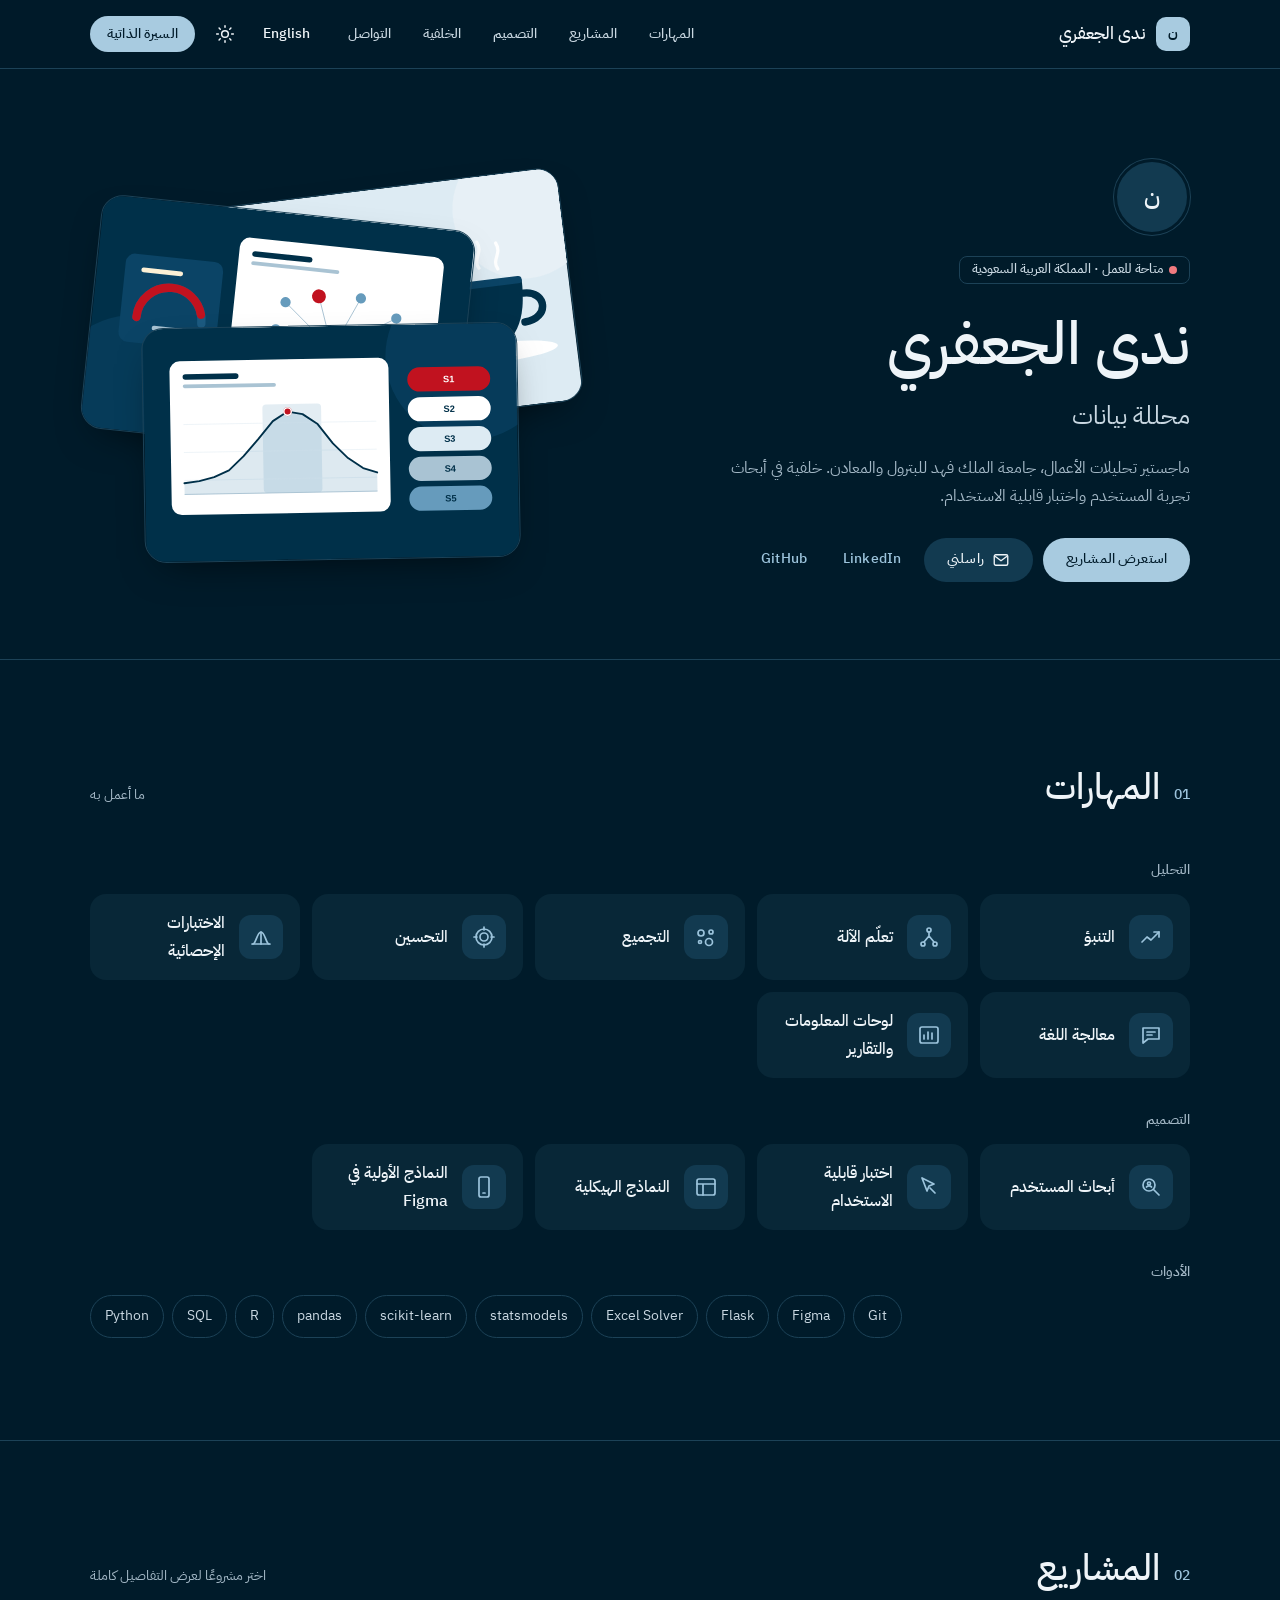
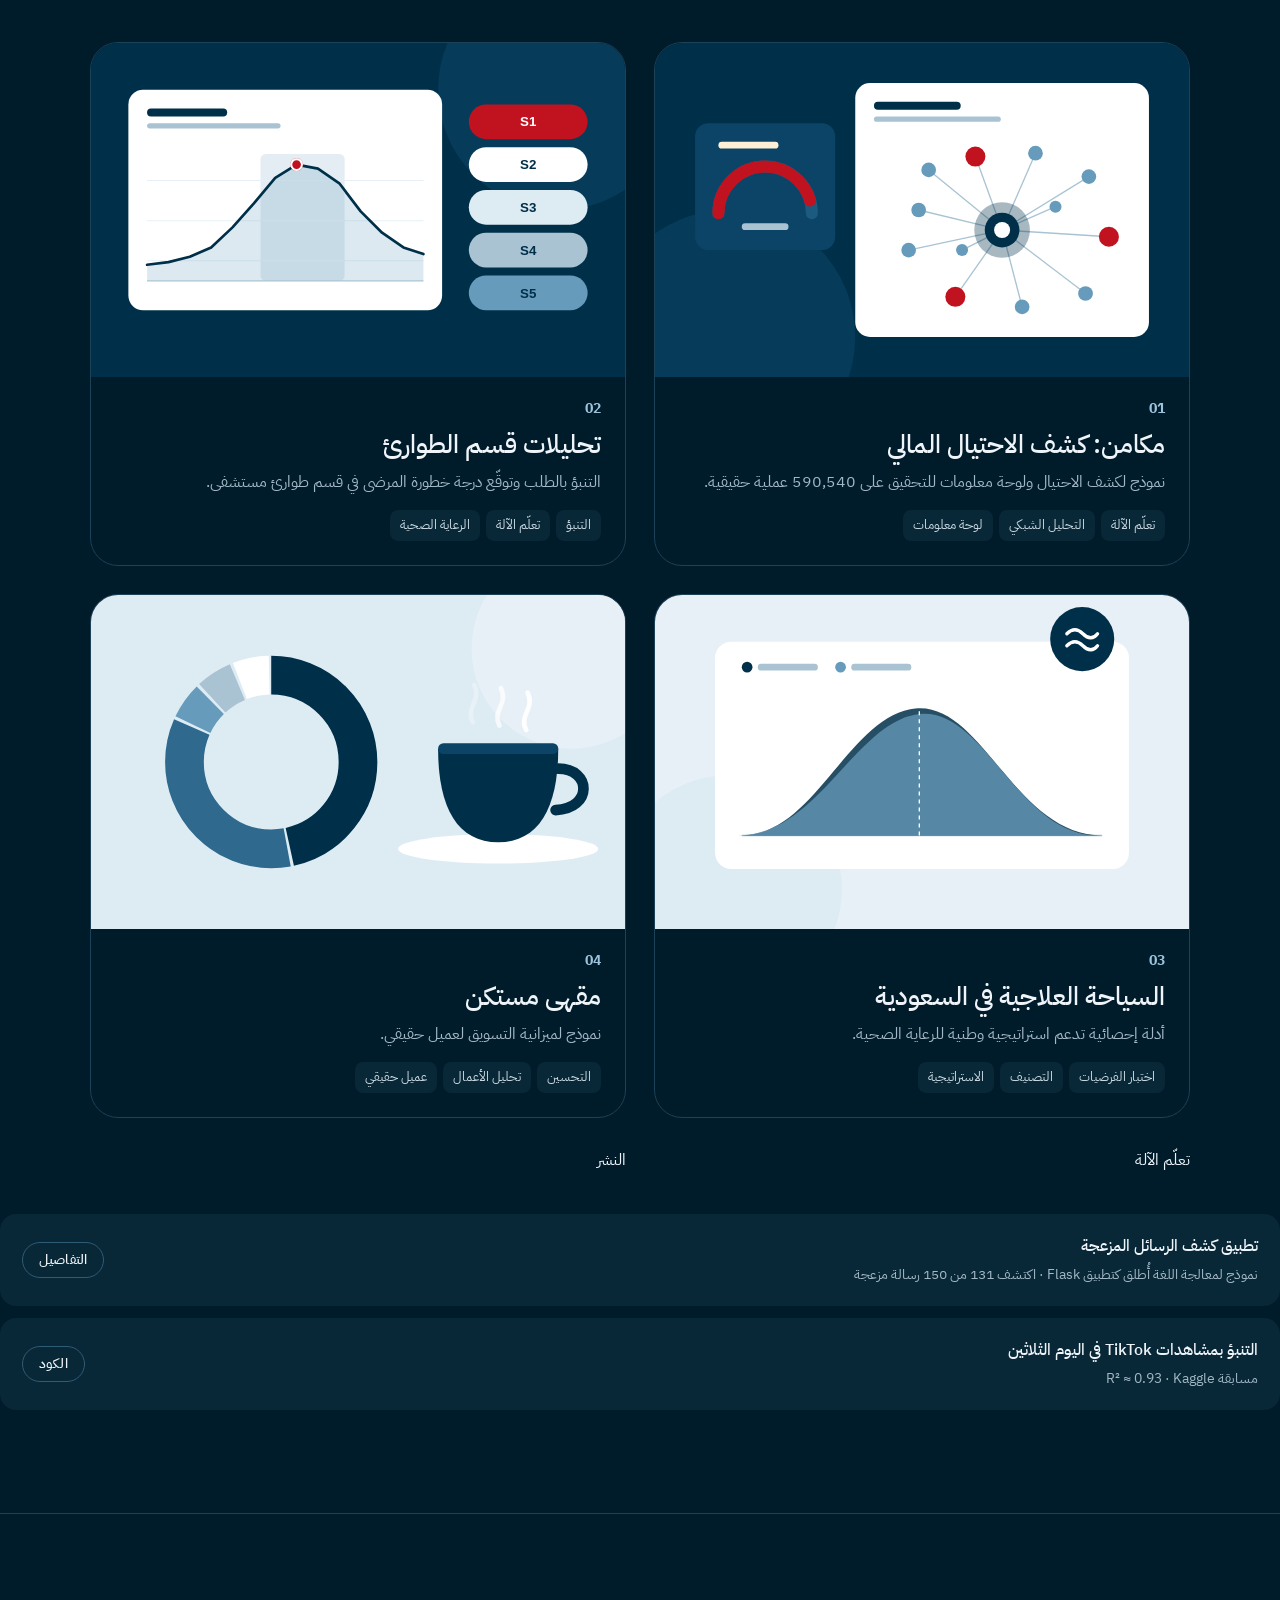
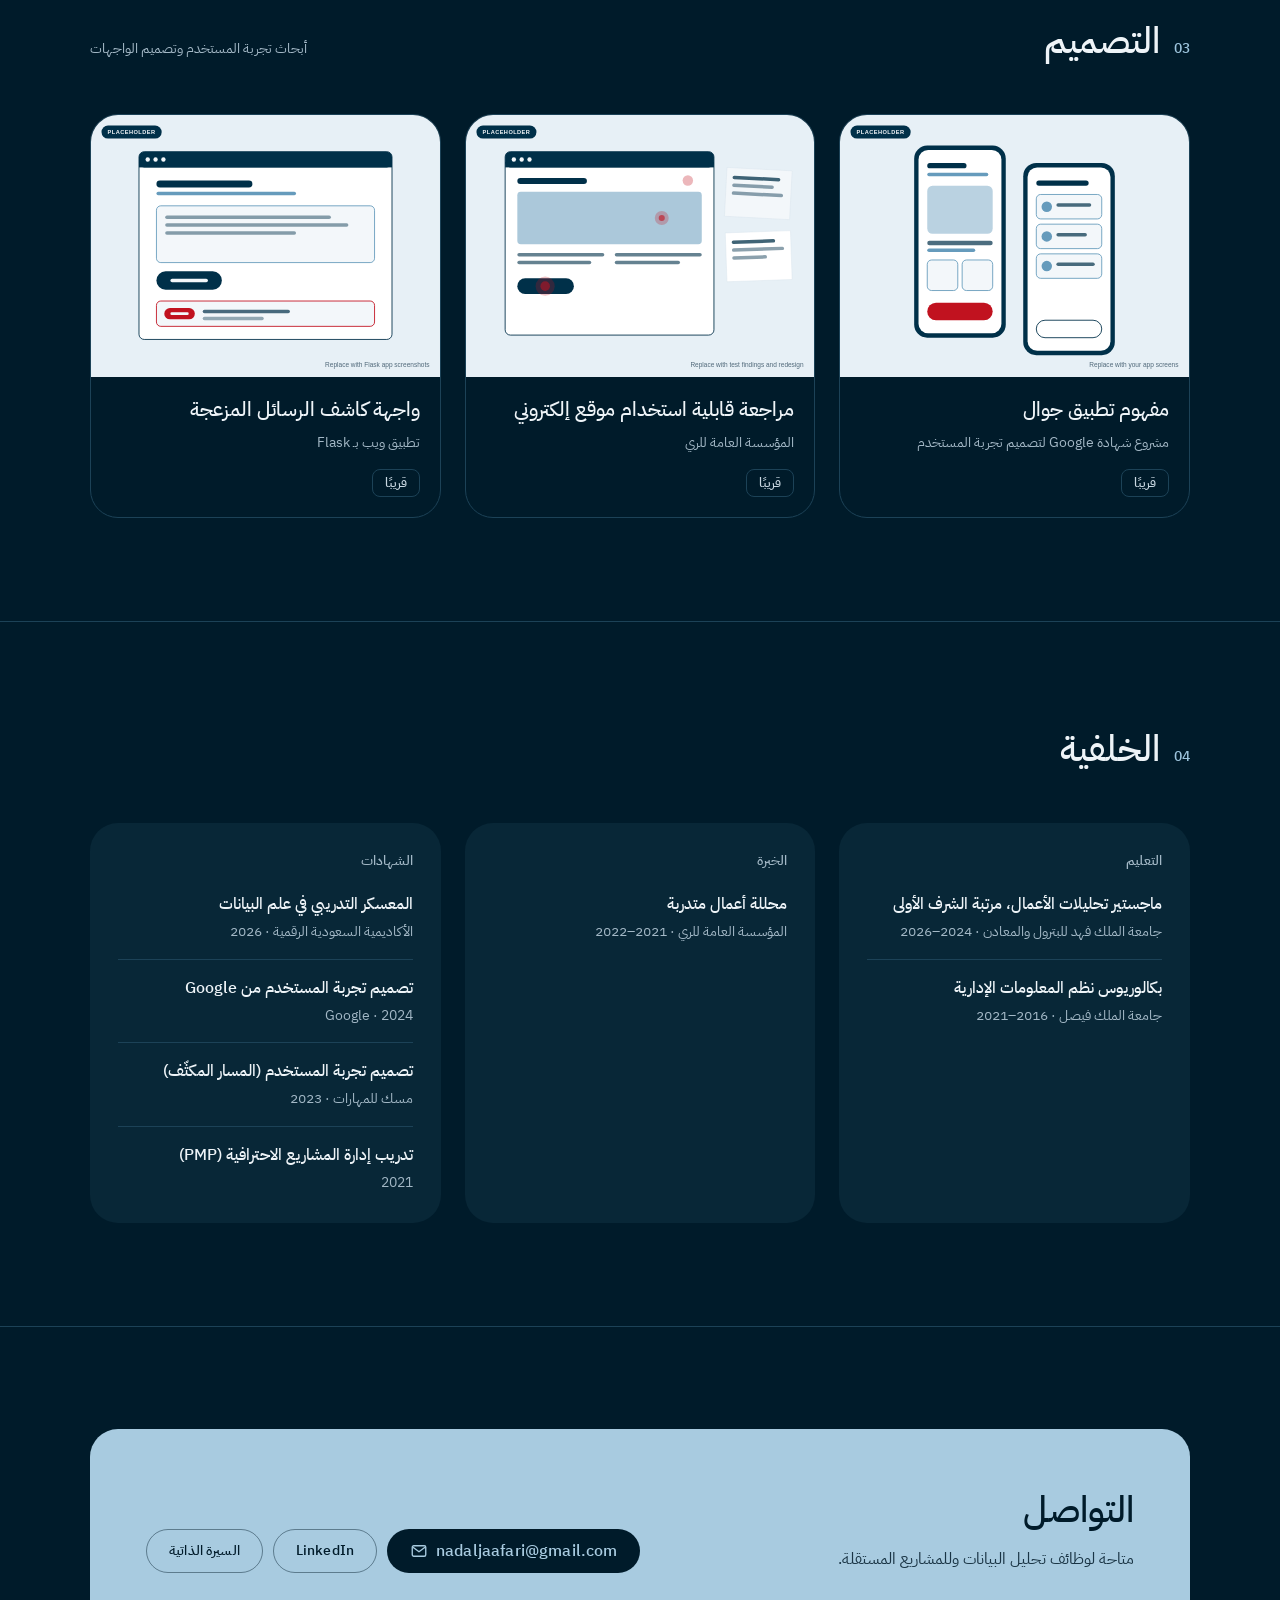
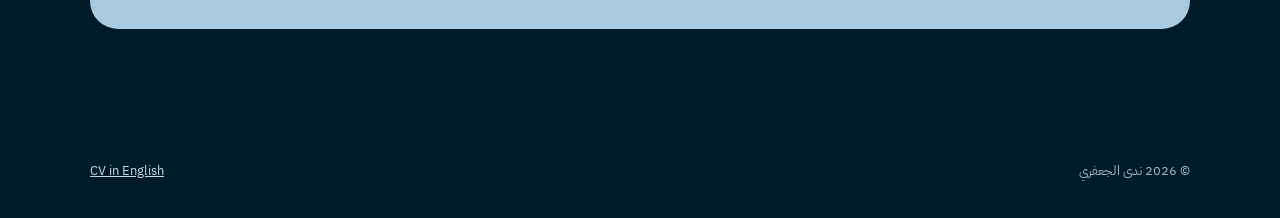
==== commit dce153eb: "Add files via upload" ====
--- a/ar/index.html
+++ b/ar/index.html
@@ -70,7 +70,7 @@
     </div>
     <a class="hero-deck" href="#projects" aria-label="استعرض المشاريع">
       <img class="d1" src="../assets/img/cover-mostakan.svg" width="800" height="500" alt="">
-      <img class="d2" src="../assets/img/cover-spam.svg" width="800" height="500" alt="">
+      <img class="d2" src="../assets/img/cover-makamin.svg" width="800" height="500" alt="">
       <img class="d3" src="../assets/img/cover-er.svg" width="800" height="500" alt="">
     </a>
   </section>
@@ -112,9 +112,18 @@
       </div>
       <ul class="pcards">
         <li class="pcard reveal">
+          <img src="../assets/img/cover-makamin.svg" width="800" height="500" alt="رسم توضيحي: مؤشر للخطورة بجانب شبكة عمليات فيها عقد مميّزة" loading="lazy">
+          <div class="body">
+            <span class="num">01</span>
+            <h3><a href="makamin.html">مكامن: كشف الاحتيال المالي</a></h3>
+            <p>نموذج لكشف الاحتيال ولوحة معلومات للتحقيق على 590,540 عملية حقيقية.</p>
+            <ul class="tags"><li>تعلّم الآلة</li><li>التحليل الشبكي</li><li>لوحة معلومات</li></ul>
+          </div>
+        </li>
+        <li class="pcard reveal">
           <img src="../assets/img/cover-er.svg" width="800" height="500" alt="رسم توضيحي: ذروة زيارات الطوارئ منتصف اليوم ومقياس درجات الخطورة" loading="lazy">
           <div class="body">
-            <span class="num">01</span>
+            <span class="num">02</span>
             <h3><a href="emergency-department.html">تحليلات قسم الطوارئ</a></h3>
             <p>التنبؤ بالطلب وتوقّع درجة خطورة المرضى في قسم طوارئ مستشفى.</p>
             <ul class="tags"><li>التنبؤ</li><li>تعلّم الآلة</li><li>الرعاية الصحية</li></ul>
@@ -123,7 +132,7 @@
         <li class="pcard reveal">
           <img src="../assets/img/cover-medical.svg" width="800" height="500" alt="رسم توضيحي: توزيعان متطابقان تقريبًا للمرضى" loading="lazy">
           <div class="body">
-            <span class="num">02</span>
+            <span class="num">03</span>
             <h3><a href="medical-tourism.html">السياحة العلاجية في السعودية</a></h3>
             <p>أدلة إحصائية تدعم استراتيجية وطنية للرعاية الصحية.</p>
             <ul class="tags"><li>اختبار الفرضيات</li><li>التصنيف</li><li>الاستراتيجية</li></ul>
@@ -132,23 +141,20 @@
         <li class="pcard reveal">
           <img src="../assets/img/cover-mostakan.svg" width="800" height="500" alt="رسم توضيحي: فنجان شاي بجانب مخطط لتوزيع الميزانية" loading="lazy">
           <div class="body">
-            <span class="num">03</span>
+            <span class="num">04</span>
             <h3><a href="mostakan.html">مقهى مستكن</a></h3>
             <p>نموذج لميزانية التسويق لعميل حقيقي.</p>
             <ul class="tags"><li>التحسين</li><li>تحليل الأعمال</li><li>عميل حقيقي</li></ul>
           </div>
-        </li>
-        <li class="pcard reveal">
-          <img src="../assets/img/cover-spam.svg" width="800" height="500" alt="رسم توضيحي: هاتف فيه رسالة معلَّمة كرسالة مزعجة" loading="lazy">
-          <div class="body">
-            <span class="num">04</span>
-            <h3><a href="spam-detector.html">تطبيق كشف الرسائل المزعجة</a></h3>
-            <p>نموذج لمعالجة اللغة أُطلق كتطبيق ويب يعمل فعليًا.</p>
-            <ul class="tags"><li>معالجة اللغة</li><li>تعلّم الآلة</li><li>النشر</li></ul>
-          </div>
-        </li>
-      </ul>
-
+        </li><li>تعلّم الآلة</li><li>النشر</li></ul>
+          </div>
+        </li>
+      </ul>
+
+      <div class="more-row">
+        <div><b>تطبيق كشف الرسائل المزعجة</b><br><span>نموذج لمعالجة اللغة أُطلق كتطبيق Flask · اكتشف 131 من 150 رسالة مزعجة</span></div>
+        <a class="btn btn-outlined btn-sm" href="spam-detector.html">التفاصيل</a>
+      </div>
       <div class="more-row">
         <div><b>التنبؤ بمشاهدات TikTok في اليوم الثلاثين</b><br><span>مسابقة Kaggle · ‏R² ≈ 0.93</span></div>
         <a class="btn btn-outlined btn-sm" href="https://github.com/NadaMIS/tiktok-viral-prediction">الكود</a>
--- a/assets/css/site.css
+++ b/assets/css/site.css
@@ -425,3 +425,12 @@
 
 /* Arabic pages: IBM Plex Sans Arabic leads so Arabic and the numbers inside it share one typeface. */
 html[lang="ar"]{--font:"IBM Plex Sans Arabic","Google Sans",system-ui,sans-serif}
+
+/* Case study: screenshot gallery */
+.gallery{display:grid;grid-template-columns:repeat(2,minmax(0,1fr));gap:clamp(16px,2.4vw,28px)}
+@media (max-width: 760px){ .gallery{grid-template-columns:1fr} }
+.gshot{margin:0;background:var(--surface);border-radius:var(--r-lg);padding:clamp(10px,1.4vw,14px)}
+.gshot img{display:block;width:100%;height:auto;border-radius:var(--r-sm);border:1px solid var(--outline)}
+.gshot figcaption{font-size:var(--fs-small);color:var(--muted);margin:12px 6px 4px}
+.fig img.shot{border:1px solid var(--outline)}
+.more-row + .more-row{margin-top:12px}
